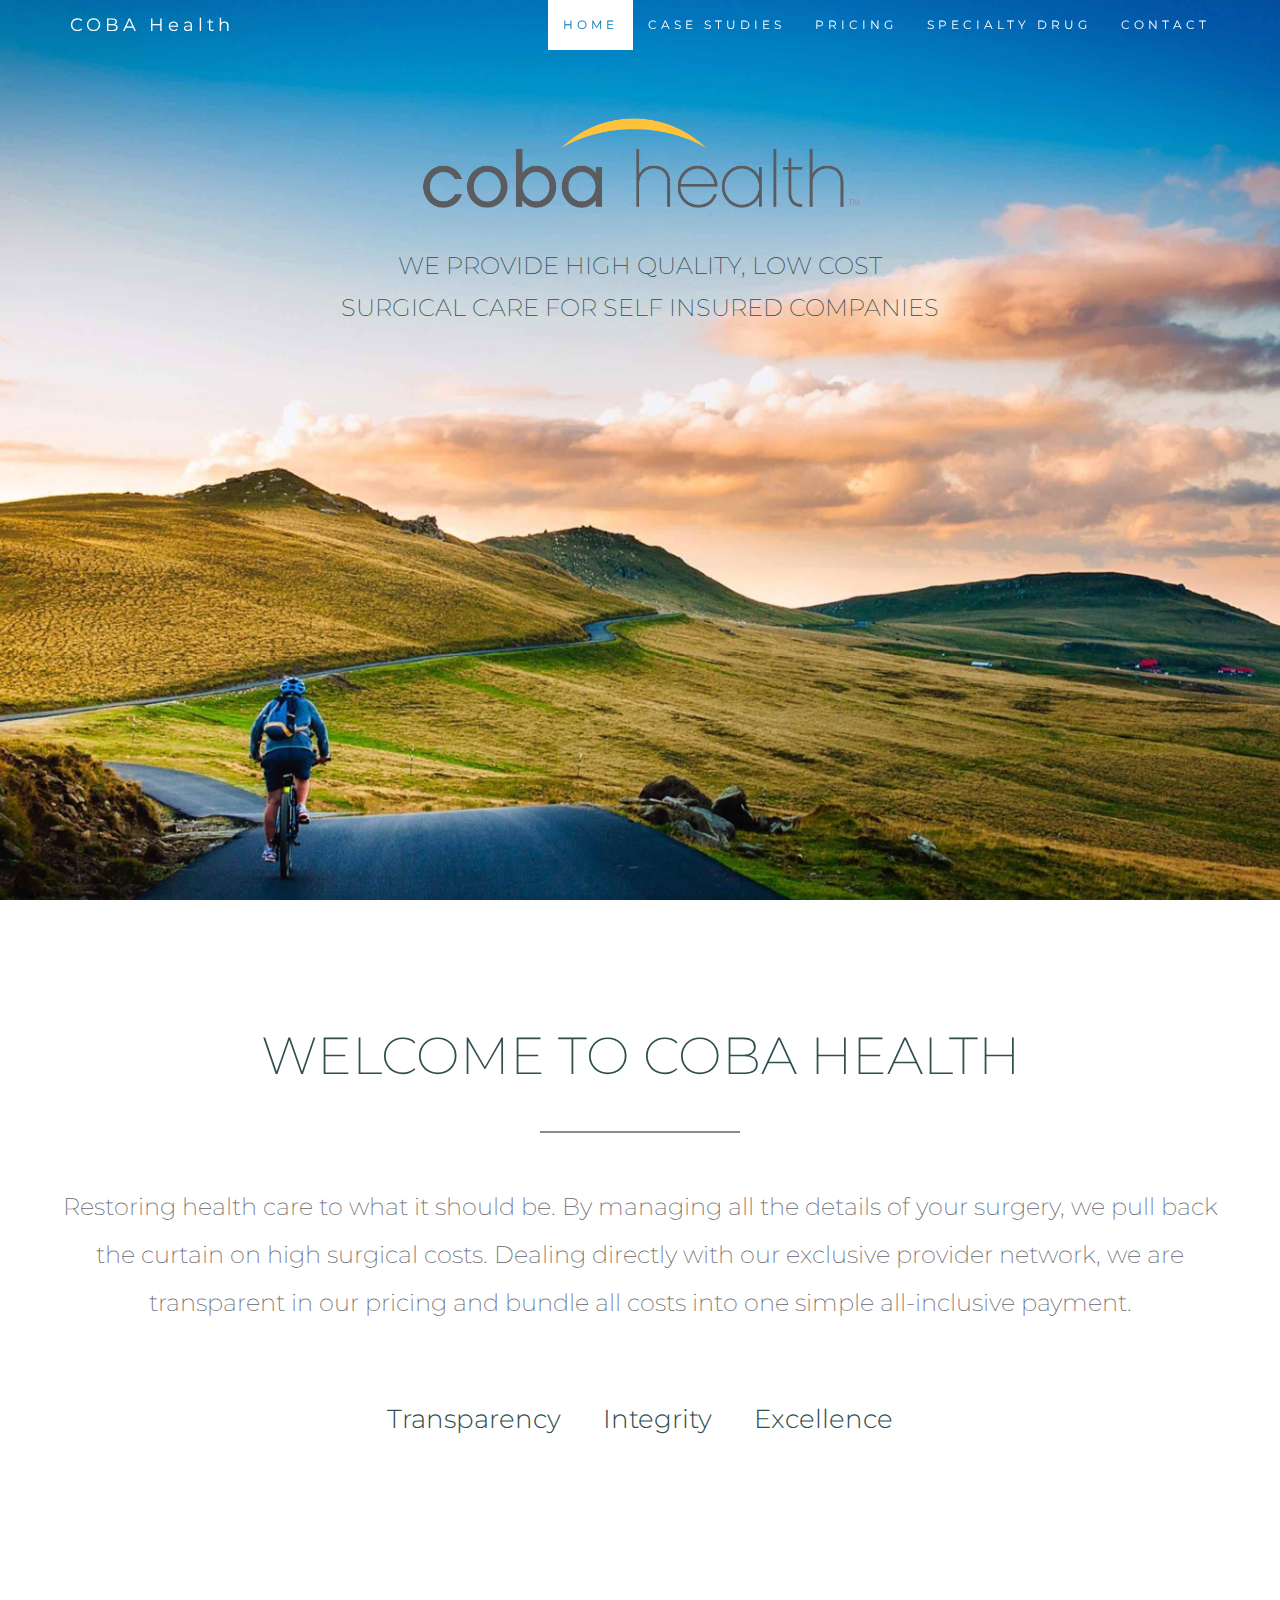
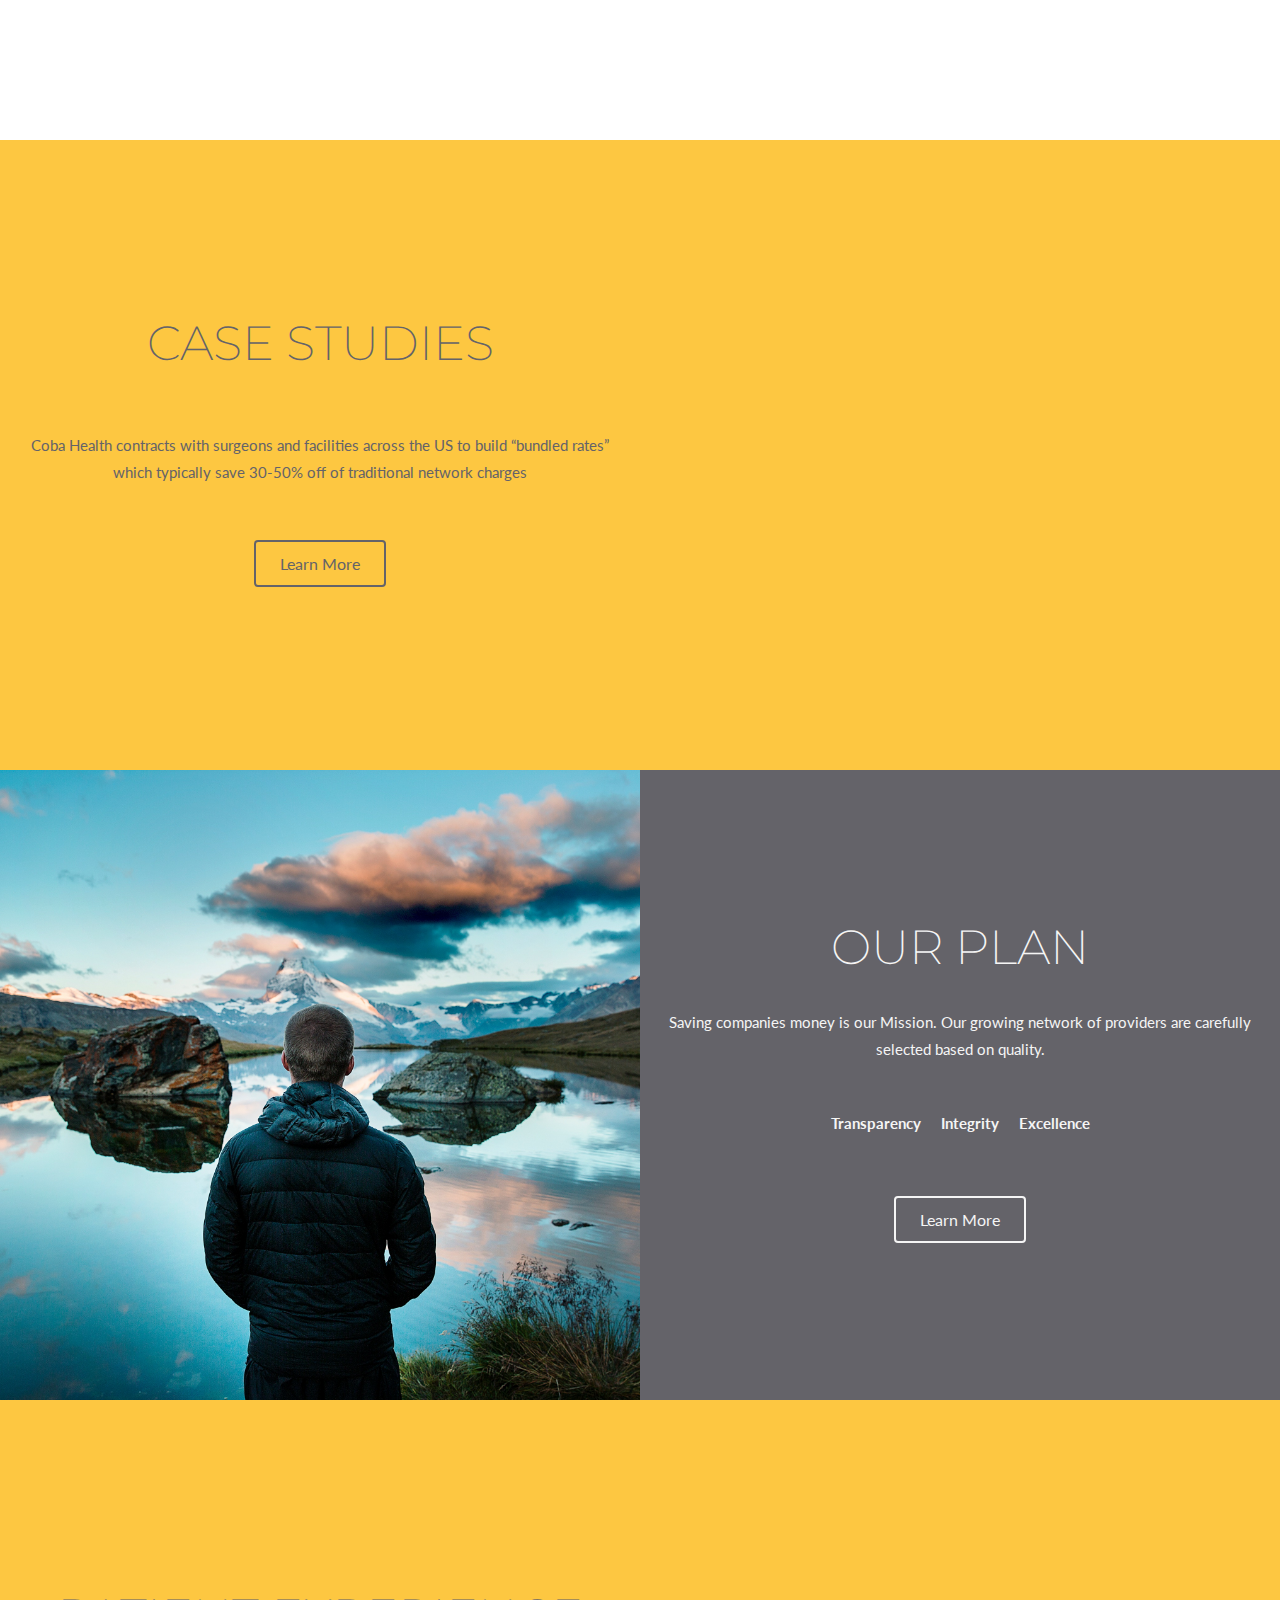
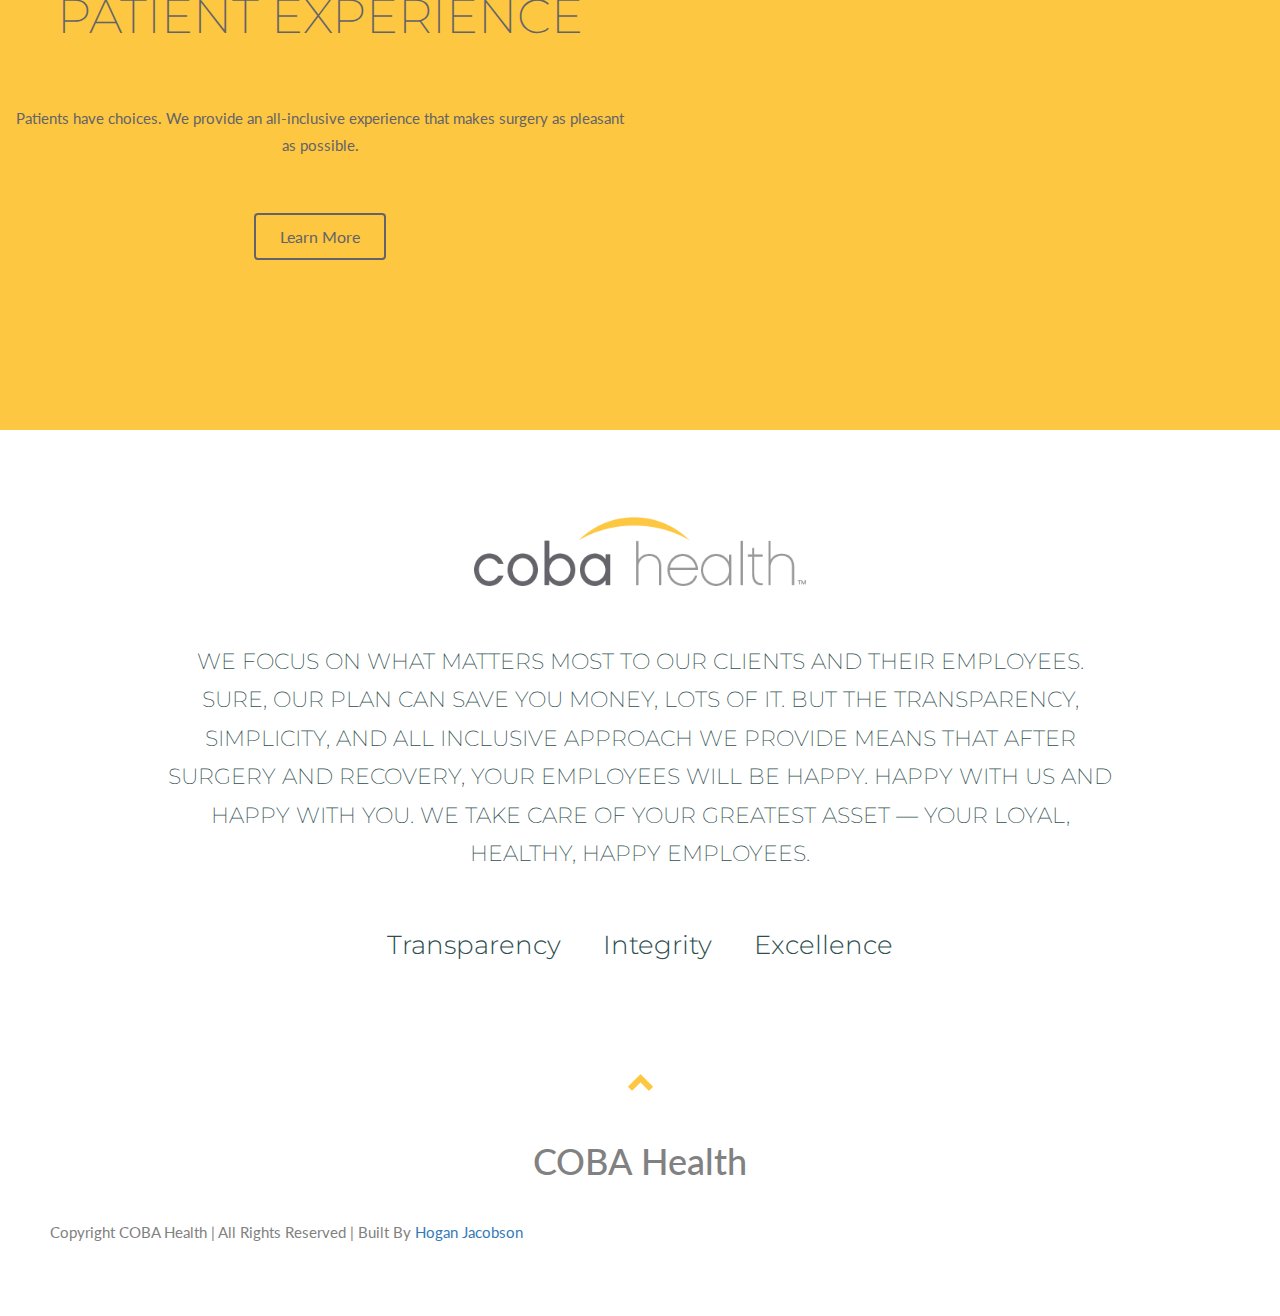
==== index.html @ 6caf27a8 "Initial commit of the first website that I made back in 2016" ====
<!DOCTYPE html>
<html lang="en">
<head>
<meta name="keywords" content="Coba, healthcare, surgical, surgery, medical, coba health, cobahealth, reformed, health, reformed care">
    <meta name="description" content="Restoring health care to what it should be. By managing all the details of your surgery, we pull back the curtain on high surgical costs. Dealing directly with our exclusive provider network, we are transparent in our pricing and bundle all costs into one simple all-inclusive payment.">
    <meta name="author" content="">
  <title>COBA Health &#8211; Reformed Care</title>
  <meta charset="utf-8">
  <meta name="viewport" content="width=device-width, initial-scale=1">
  <link rel="stylesheet" href="https://maxcdn.bootstrapcdn.com/bootstrap/3.3.7/css/bootstrap.min.css">
 <link href="https://fonts.googleapis.com/css?family=Montserrat:200,300" rel="stylesheet" type="text/css">
    
<link href="css/coba.css" rel="stylesheet" type="text/css">
    
  <link href="https://fonts.googleapis.com/css?family=Lato" rel="stylesheet" type="text/css">
    <link rel='stylesheet' id='avada-google-fonts-css'  href='http://fonts.googleapis.com/css?family=Open+Sans%3A400%2C400italic%2C600%2C+700%2C700italic%7CNixie+One%3A400%2C400italic%2C600%2C+700%2C700italic%7CPT+Sans%3A400%2C400italic%2C600%2C+700%2C700italic&#038;ver=4.4.2' type='text/css' media='all' />
    <link rel='stylesheet' id='ls-google-fonts-css'  href='http://fonts.googleapis.com/css?family=Lato:100,300,regular,700,900%7COpen+Sans:300%7CIndie+Flower:regular%7COswald:300,regular,700&#038;subset=latin%2Clatin-ext' type='text/css' media='all' />
  <script src="https://ajax.googleapis.com/ajax/libs/jquery/3.2.1/jquery.min.js"></script>
  <script src="https://maxcdn.bootstrapcdn.com/bootstrap/3.3.7/js/bootstrap.min.js"></script>
        <script type="text/javascript">
			<!--
			    function toggle_visibility(id) {
			       var e = document.getElementById(id);
			       if(e.style.display == 'block')
			          e.style.display = 'none';
			       else
			          e.style.display = 'block';
			    }
                        window.onclick = function(event) {
        var a = document.getElementById('popupBoxOnePosition')
    if (event.target == a && a.style.display == 'block') {
        a.style.display = "none";
    }}

			//-->
		</script>

  
    <meta name="google-site-verification" content="5DaS9FPptJO_hkOoh-JL8EoZshwH0aDgRj3rcARqETU" />
    <script src="js/myJSFILE.js"></script>
</head>
<body id="myPage" data-spy="scroll" data-target=".navbar" data-offset="60">
    
<!-- NAVBAR -->
<nav class="navbar navbar-default navbar-fixed-top">
  <div class="container">
    <div class="navbar-header">
      <button type="button" class="navbar-toggle" data-toggle="collapse" data-target="#myNavbar">
        <span class="icon-bar"></span>
        <span class="icon-bar"></span>
        <span class="icon-bar"></span>                        
      </button>
      <a class="navbar-brand" href="#myPage">COBA Health</a>
    </div>
    <div class="collapse navbar-collapse" id="myNavbar">
      <ul class="nav navbar-nav navbar-right">
        <li><a href="#myPage">HOME</a></li>
        <li><a href="./CaseStudies.html">CASE STUDIES</a></li>
        <li><a href="./Pricing.html">PRICING</a></li>
        <li><a href="./Specialty-Drugs.html">SPECIALTY DRUG</a></li>

        <li><a class="typeform-share" href="javascript:void(0)" onclick="toggle_visibility('popupBoxFourPosition');">CONTACT</a></li>
      </ul>
    </div>
  </div>
</nav>
    
<!-- JUMBOTRON -->
<div class="jumbotron text-center">
  <img id="resp" src="images/COBA.png">
    <h2 id="h2-top" class="noseeme">We provide high quality, low cost<br>surgical care for self insured companies</h2>
    <br>
    <br><br>

    <span></span>
</div>

<!-- Container (About Section) -->
<div class="container-fluid lrg">
  <div class="row">
    <div id="coba" class="col-md-12">
      <h1 id="h-top">Welcome to Coba Health</h1>
        <hr class="booty">
      <h3 id="coba" class="noseeme"> Restoring health care to what it should be. By managing all the details of your surgery, we pull back the curtain on high surgical costs. Dealing directly with our exclusive provider network, we are transparent in our pricing and bundle all costs into one simple all-inclusive payment.</h3>
      <br class="noseeme">
        <h3 id="three">Transparency  &nbsp;&nbsp;&nbsp;&nbsp;  Integrity  &nbsp;&nbsp;&nbsp;&nbsp;  Excellence</h3>
    </div>
  </div>
</div>

<!-- Container (Blocks Section) -->
<div class='table1'>
    
    <!-- CASE STUDIES -->
    <div id="about" class='row1 mustard'>
        <div class='cell1' id="match"><h2 id="case" style="text-align: center;"><span style="color: #646369;">Case Studies<br/>
            </span></h2>
            <br>
            <p style="text-align: center; margin-top: -10px; padding-left: 15px; padding-right: 15px;">
                <span style="color: #646369;">
                    Coba Health contracts with surgeons and facilities across the US to build “bundled rates” which typically save 30-50% off of traditional network charges
                </span></p><br><br>
            <a id="services" class="button-guy" href="javascript:void(0)" onclick="toggle_visibility('popupBoxOnePosition');">Learn More</a>
            <br>
            <br>
            <br>
            <br>
        </div>
        <div class='noseeme cell1 fitdrugs'></div>
    </div>
    
    <!-- OUR PLAN -->
    <div class='grey row1'>
        <div class=' noseeme cell1 fit2'></div>
        <div class='cell1' id="match"><h2 id="case1" style="text-align: center;"><span>Our Plan<br />
            </span></h2>
            
            <p style="text-align: center; margin-top: -10px; padding-left: 15px; padding-right: 15px;">
                <span>
                    Saving companies money is our Mission. Our growing network of providers are carefully selected based on quality.
                    <br/><br>
                </span></p>
            <p style="text-align: center; margin-top: 20px; margin-bottom: 15px; padding-left: 15px; padding-right: 15px;">
              <strong>Transparency  &nbsp;&nbsp;&nbsp;  Integrity  &nbsp;&nbsp;&nbsp;  Excellence</strong>  
            </p>
            <br><br>
            <a class="button-grey" href="javascript:void(0)" onclick="toggle_visibility('popupBoxTwoPosition');">Learn More</a>
            <br>
            <br>
            <br>
            <br>
        </div>
    </div>
    
    <!-- PATIENT EXPERIENCE -->
    <div class='row1 mustard'>
        <div class='cell1' id="match"><h2 id="case" style="text-align: center;"><span style="color: #646369;">Patient Experience<br />
            </span></h2>
            <p style="text-align: center; margin-top: -10px; padding-left: 15px; padding-right: 15px;">
                <span style="color: #646369;"><br/>
                    Patients have choices. We provide an all-inclusive experience that makes surgery as pleasant as possible.<br/>
                </span></p><br><br>
            <a class="button-guy" href="javascript:void(0)" onclick="toggle_visibility('popupBoxThreePosition');">Learn More</a>
            <br>
            <br>
            <br>
        </div>
        <div class='cell1 fit1'></div>
    </div>

<!-- Case Study Popup -->
		<div id="popupBoxOnePosition">
			<div class="popupBoxWrapper">
				<div class="popupBoxContent">
                    <a href="javascript:void(0)" onclick="toggle_visibility('popupBoxOnePosition');"><img class="close" src="images/close1.png"></a>
                    <h4>CASE STUDIES</h4>
                    <hr class="popped">
					<h2 id="chase">Case Studies</h2>
                    <h3 id="casepop">
                    Coba Health contracts with over 1,000 facilities and surgeons in 46 states and is continually expanding this offering to provide convenient options to our members
                    </h3>
                        <div class="center" style="padding-top: 40px;">
                        <a class="button-guy" class="center" href="CaseStudies.html">View All Case Studies</a>
                        </div>
                    <br>
				</div>
			</div>
		</div>
    
<!-- Our Plan Popup -->
		<div id="popupBoxTwoPosition">
			<div class="popupBoxWrapper">
				<div class="popupBoxContent">
                    <a href="javascript:void(0)" onclick="toggle_visibility('popupBoxTwoPosition');"><img class="close" src="images/close1.png"></a>
                    <h4>OUR PLAN</h4>
                    <hr class="popped">
					<h2 id="chase">BUNDLED CASE RATES - COVERED EPISODE OF CARE</h2>
					<h3 id="casepop">Bundled case rates cover all medical costs incurred for elective surgeries, including but not limited to: surgeon fees, facility costs, anesthesia, inpatient medication, implants, inpatient physical therapy, and charges for other ancillary services rendered within this timeframe. These rates are pre-negotiated and rolled into one all-inclusive payment.</h3>
                        <div class="noseeme respond">
                            <img src="images/Plan.png" class="respond">
                        </div>
                        <div class="center" style="padding-top: 40px; padding-bottom: 25px;">
                            <br>
                            <br>
                            <a class="button-guy" class="center" href="javascript:void(0)" onclick="toggle_visibility('popupBoxTwoPosition');">Close</a>
                        </div>
                    <br>
				</div>
			</div>
		</div>
    
<!-- Patient Experience Popup -->
		<div id="popupBoxThreePosition">
			<div class="popupBoxWrapper">
				<div class="popupBoxContent">
                    <a href="javascript:void(0)" onclick="toggle_visibility('popupBoxThreePosition');"><img class="close" src="images/close1.png"></a>
					<h4>PATIENT EXPERIENCE</h4>
                    <hr class="popped">
                    <h2 id="chase">THE ULTIMATE PATIENT EXPERIENCE</h2>
                    <h3 id="casepop">GUIDING YOUR PATHWAY FROM THE MOMENT YOU CALL – THROUGH FULL RECOVERY</h3>
<h3 id="casepopl"><strong>Step 1: Meet Your Case Manager</strong><br>
    Each patient will be treated on an individual basis. We know that each patient’s needs are different and our trained Case Manager will work with you to accommodate your individual needs and desires. Working with you, they will help determine how to best fulfill your individual situation. The Case Manager will help coordinate your care, obtain medical records and history, and guide you through the process, helping to customize your experience on a personal level. This is true concierge care, assuring that your experience will be just the way you want it to be.</h3>
    <h3 id="casepopl"><strong>Step 2: Meet With Your Surgeon</strong><br>
        Every surgeon on our panel is Board Certified in their respective specialty. This is unique to our program and ensures the highest level of quality care. You may review our panel of surgeons and choose which physician best suits your needs. Once chosen, your physician will review your medical records, history, and x-rays and schedule a conference with you to get to know you better. Only after you are comfortable with your physician will we schedule your surgery. arranging for all pre-operative and post-operative care.</h3>
    <h3 id="casepopl"><strong>Step 3: The Surgery & Post Surgery Stay</strong><br>
        Once you have arrived at your chosen surgical facility, your Surgeon will spend time with you, answering your questions and helping you feel at ease.  You will tour the facility, meet the hospital staff, and then your surgeon will perform your surgery. You will generally stay anytime between several hours and a couple days depending what surgery you have received and your recovery assessment.</h3>
    <h3 id="casepopl"><strong>Step 4: Care After Surgery</strong><br>
Upon discharge from the surgical facility, you will return home or to your hotel. We can help arrange home healthcare and, or physical therapy after your surgery as needed. You will have post-op appointments with your surgeon as needed.  You will continue to have access to your surgeon regarding any necessary follow-up.
                    </h3>
                    <br>
                <div class="center" style="padding-top: 40px; padding-bottom: 25px;">
                        <a class="button-guy" class="center" href="javascript:void(0)" onclick="toggle_visibility('popupBoxThreePosition');">Close</a>
                </div>
			</div>
		</div>
    </div>

<!-- CONTACT POPUP -->
    		<div id="popupBoxFourPosition">
			<div class="popupBoxWrapper">
				<div class="popupBoxContent">
                    <a href="javascript:void(0)" onclick="toggle_visibility('popupBoxFourPosition');"><img class="close" src="images/close1.png"></a>
					<h4>CONTACT</h4>
                    <hr class="popped">
					<h3 id="casepop">Phone: 385.404.0200<br>
                    Email: info@cobahealth.com</h3>
                    <h3 id="casepop">Address: 5513 W 11000 N #206<br>Highland, UT 84003</h3>
                    <br>
				</div>
			</div>
		</div>
</div>

<!-- Apple Juggling -->

    <div class="dope text-center">
  <img id="resp" src="images/CobaHealth.png">
    <br>
    <h3 id="h2-bottom">We focus on what matters most to our clients and their employees.<br>  Sure, our plan can save you money, lots of it.  But the transparency, simplicity, and all inclusive approach we provide means that after surgery and recovery, your employees will be happy.  Happy with us and happy with you.  We take care of your greatest asset — your loyal, healthy, happy employees.</h3>
    <br>
    <h3 id="three">Transparency  &nbsp;&nbsp;&nbsp;&nbsp;  Integrity  &nbsp;&nbsp;&nbsp;&nbsp;  Excellence</h3>
</div>

    
<!-- Footer -->
<footer class="container-fluid">
    <div class="text-center">
  <a href="#myPage" title="To Top">
    <span class="glyphicon"><img class="chevy-up" src="images/chevy.png"></span>
  </a>
<h1 class="text-center">COBA Health</h1>
    </div>
    <br>
    <p>Copyright COBA Health | All Rights Reserved | Built By <a href="http://cobahealth.com/new.html">Hogan Jacobson</a></p>
</footer>

<script>
$(document).ready(function(){
  // Add smooth scrolling to all links in navbar + footer link
  $(".navbar a, footer a[href='#myPage']").on('click', function(event) {
    // Make sure this.hash has a value before overriding default behavior
    if (this.hash !== "") {
      // Prevent default anchor click behavior
      event.preventDefault();

      // Store hash
      var hash = this.hash;

      // Using jQuery's animate() method to add smooth page scroll
      // The optional number (900) specifies the number of milliseconds it takes to scroll to the specified area
      $('html, body').animate({
        scrollTop: $(hash).offset().top
      }, 900, function(){
   
        // Add hash (#) to URL when done scrolling (default click behavior)
        window.location.hash = hash;
      });
    } // End if
  });
  
  $(window).scroll(function() {
    $(".slideanim").each(function(){
      var pos = $(this).offset().top;

      var winTop = $(window).scrollTop();
        if (pos < winTop + 600) {
          $(this).addClass("slide");
        }
    });
  });
})
</script>
    <script async src="https://www.googletagmanager.com/gtag/js?id=UA-106971257-1"></script>
<script>
  window.dataLayer = window.dataLayer || [];
  function gtag(){dataLayer.push(arguments)};
  gtag('js', new Date());

  gtag('config', 'UA-106971257-1');
</script>
</body>
</html>
---- css/coba.css ----
body {
      font: 400 15px Lato, sans-serif;
      line-height: 1.8;
      color: #818181;
  }
  h2 {
      font-size: 24px;
      text-transform: uppercase;
      color: #303030;
      font-weight: 600;
      margin-bottom: 30px;
  }
#savingsPage{}
      #h2-top{
          text-transform: uppercase;
          line-height: 175%;
          color: darkslategray;
          margin-top: 30px;
          font-weight: 200;
      }
      #h2-bottom{
          font-size: 22px;
          text-transform: uppercase;
          line-height: 175%;
          color: darkslategray;
          margin-top: 30px;
          font-weight: 200;
      }
@media screen and (max-width: 1000px) {
  #h2-bottom { 
    font-size: 20px;
    }   /* hide it elsewhere */
}
      #h-top{
          text-transform: uppercase;
          line-height: 175%;
          color: darkslategray;
          font-size: 52px;
          font-weight: 200;
          padding-bottom: 10px;
      }
@media screen and (max-width: 1000px) {
  #h-top { 
    font-size: 36px;
      padding-bottom: 25px;
    }   /* hide it elsewhere */
} 
      #h-top-plan{
          text-transform: uppercase;
          line-height: 175%;
          color: darkslategray;
          font-size: 36px;
          font-weight: 200;
          padding-bottom: 10px;
      }
@media screen and (max-width: 1000px) {
  #h-top-plan { 
    font-size: 24px;
      padding-bottom: 25px;
    }   /* hide it elsewhere */
} 
      #h-top-pricing{
          text-transform: uppercase;
          line-height: 100%;
          color: darkslategray;
          font-size: 28px;
          font-weight: 200;
          padding-bottom: 0px;
      }
@media screen and (max-width: 1000px) {
  #h-top-pricing { 
    font-size: 20px;
      padding-bottom: 0px;
    }   /* hide it elsewhere */
} 
      #coba{
          font-size: 24px;
          font-family: Montserrat, sans-serif; 
          text-align: center;
          font-weight: 200;
          line-height: 200%;
          color: #646369;
          vertical-align: middle;
      }
@media screen and (max-width: 1000px) {
  #coba { 
    font-size: 22px;
    }   /* hide it elsewhere */
} 
      #drug-list{
          font-size: 16px;
          font-family: Montserrat, sans-serif; 
          text-align: center;
          font-weight: 200;
          line-height: 200%;
          color: #646369;
          vertical-align: middle;
      }
@media screen and (max-width: 1000px) {
  #drug-list { 
    font-size: 14px;
    }   /* hide it elsewhere */
} 
      #pricing{
          font-size: 16px;
          font-family: Montserrat, sans-serif; 
          text-align: center;
          font-weight: 200;
          line-height: 200%;
          color: #646369;
          vertical-align: middle;
      }
@media screen and (max-width: 1000px) {
  #pricing { 
    font-size: 14px;
    }   /* hide it elsewhere */
} 
#savings-study{
          font-size: 16px;
          font-family: Montserrat, sans-serif; 
          text-align: left;
          font-weight: 400;
          line-height: 200%;
          color: #646369;
          vertical-align: middle;
          padding-left: 50px;
          padding-right: 40px;
      }
      #case{
          font-size: 48px;
          font-family: Montserrat, sans-serif; 
          text-align: center;
          font-weight: 200;
          line-height: 175%;
          color: #646369;
          padding-top: 30px;
      }
      #chase{
          font-size: 26px;
          font-family: Montserrat, sans-serif; 
          text-align: center;
          font-weight: 300;
          line-height: 125%;
          color: darkslategray;
          padding-top: 20px;
          margin:0;
      }
    #casepop{
          font-size: 20px;
          font-family: Montserrat, sans-serif; 
          text-align: center;
          font-weight: 200;
          line-height: 175%;
          color: #646369;
          padding-top: 20px;
          padding-bottom:25px;
          padding-left: 15px;
          padding-right: 15px;
          margin:0;
      }
@media screen and (max-width: 750px) {
  #casepop { 
        font-size: 14px;
        font-weight: 400;
    }   /* hide it elsewhere */
} 
#surgeonpop{
          font-size: 20px;
          font-family: Montserrat, sans-serif; 
          text-align: left;
          font-weight: 300;
          line-height: 175%;
          color: #646369;
          padding-left: 15px;
          padding-right: 15px;
          margin:0;
      }
#facilpop{
          font-size: 18px;
          font-family: Montserrat, sans-serif; 
          text-align: left;
          font-weight: 400;
          line-height: 150%;
          color: black;
          padding-left: 15px;
          padding-right: 15px;
          margin:0;
      }
#facilhead{
          font-size: 42px;
          font-family: Montserrat, sans-serif; 
          text-align: center;
          font-weight: 200;
          line-height: 150%;
          color: black;
          padding-left: 15px;
          padding-right: 15px;
          padding-bottom: 30px;
          padding-top:30px;
          margin:0;
      }
    #casepopl{
          font-size: 20px;
          font-family: Montserrat, sans-serif; 
          text-align: left;
          font-weight: 200;
          line-height: 175%;
          color: #646369;
          padding-top: 20px;
          padding-bottom:25px;
          padding-left: 15px;
          padding-right: 15px;
          margin:0;
      }
    #surgeonpopl{
          font-size: 20px;
          font-family: Montserrat, sans-serif; 
          text-align: center;
          font-weight: 300;
          line-height: 175%;
          color: #646369;
          padding-top: 20px;
          padding-bottom:25px;
          padding-left: 15px;
          padding-right: 15px;
          margin:0;
      }
    #casepop1{
          font-size: 24px;
          font-family: Montserrat, sans-serif; 
          text-align: center;
          font-weight: 200;
          line-height: 175%;
          color: #646369;
          padding-top: 20px;
          padding-bottom:25px;
          padding-left: 15px;
          padding-right: 15px;
          margin:0;
      }
      #case1{
          font-size: 48px;
          font-family: Montserrat, sans-serif; 
          text-align: center;
          font-weight: 200;
          line-height: 175%;
          color: whitesmoke;
          padding-top: 30px;
      }
      #casestudy{
          font-size: 48px;
          font-family: Montserrat, sans-serif; 
          text-align: center;
          font-weight: 200;
          line-height: 175%;
          color: whitesmoke;
          padding-top: 7%;
      }
    #three2{
          font-size: 26px;
          font-weight: 300;
          color:darkslategray;
          font-family: Montserrat, sans-serif;
      }
      #three{
          font-size: 26px;
          font-weight: 300;
          color:darkslategray;
          font-family: Montserrat, sans-serif;
      }
@media screen and (max-width: 1000px) {
  #three { 
    font-size: 20px;
    }   /* hide it elsewhere */
} 
  h4 {
      font-size: 22px;
      font-family: Montserrat, sans-serif;
      line-height: 125%;
      color: #646369;
      padding-top: 20px;
      padding-bottom: 20px;
      padding-left: 20px;
      font-weight: 200;
  }
      #wht{
          color:white;
      }
  .jumbotron {
      background-image: url("images/man2.jpg");
    -webkit-background-size: cover;
    -moz-background-size: cover;
    -o-background-size: cover;
    background-size: cover;
      background-position: center;
      background-attachment: fixed;
      color: white;
      font-family: Montserrat, sans-serif; text-align: center; line-height: 175%; font-weight: 200;
      height: 100vh;
  }
@media only screen and (max-width : 740px) {
	.jumbotron {
        background-attachment: scroll;
}
      }
  .study {
      margin-top: -20px;
      background-color: #0270B8;
      color: white;
      font-family: Montserrat, sans-serif; text-align: center; line-height: 175%; font-weight: 200;
      height: 40vh;
  }
@media only screen and (max-width : 740px) {
	.study {
        background-attachment: scroll;
}
      }
      .dope{
          background-image: url(images/newapple.jpeg);
    -webkit-background-size: cover;
    -moz-background-size: cover;
    -o-background-size: cover;
    background-size: cover;
      background-position: center;
      background-attachment: fixed;
      color: #fff;
      padding: 40px 13%;
      font-family: Montserrat, sans-serif;
    height: auto;
      }
      @media only screen and (max-width : 740px) {
	.dope {
        background-attachment: scroll;
}
      }
      .disclaimer{
          line-height: 100%;
          color: darkslategray;
          font-size: 12px;
          font-weight: 200;
          padding-bottom: 0px;
      }
@media screen and (max-width: 1000px) {
  .disclaimer { 
    font-size: 10px;
      padding-bottom: 0px;
    }   /* hide it elsewhere */
} 
  .jumbotron1 {
      background-color: #f6f6f6;
      color: black;
      padding: 100px 25px;
      font-family: Montserrat, sans-serif;
  }

  .container-fluid {
      padding: 60px 50px;
  }
  .bg-grey {
      background-color: #f6f6f6;
  }
  .logo-small {
      color: #fdc741;
      font-size: 50px;
  }
  .logo {
      color: #fdc741;
      font-size: 200px;
  }
  .thumbnail {
      padding: 0 0 15px 0;
      border: none;
      border-radius: 0;
  }
  .thumbnail img {
      width: 100%;
      height: 100%;
      margin-bottom: 10px;
  }
  .carousel-control.right, .carousel-control.left {
      background-image: none;
      color: #fdc741;
  }
  .carousel-indicators li {
      border-color: #fdc741;
  }
  .carousel-indicators li.active {
      background-color: #fdc741;
  }
  .item h4 {
      font-size: 19px;
      line-height: 1.375em;
      font-weight: 400;
      font-style: italic;
      margin: 70px 0;
  }
  .item span {
      font-style: normal;
  }
  .panel {
      border: 1px solid #fdc741; 
      border-radius:0 !important;
      transition: box-shadow 0.5s;
  }
  .panel:hover {
      box-shadow: 5px 0px 40px rgba(0,0,0, .2);
  }
  .panel-footer .btn:hover {
      border: 1px solid #fdc741;
      background-color: #fff !important;
      color: #fdc741;
  }
  .panel-heading {
      color: #fff !important;
      background-color: #fdc741 !important;
      padding: 25px;
      border-bottom: 1px solid transparent;
      border-top-left-radius: 0px;
      border-top-right-radius: 0px;
      border-bottom-left-radius: 0px;
      border-bottom-right-radius: 0px;
  }

  .panel-footer {
      background-color: white !important;
  }
  .panel-footer h3 {
      font-size: 32px;
  }
  .panel-footer h4 {
      color: #aaa;
      font-size: 14px;
  }
  .panel-footer .btn {
      margin: 15px 0;
      background-color: #fdc741;
      color: #fff;
  }
      .logo{
    max-width: 15%;
    height: auto;
      }
      #resp{
    margin-top: 5%;
    width: 35%;
    height: auto;
      }
@media only screen and (max-width : 700px) {
	#resp {
        width:85%;
        margin-top: 15%;
    }
}
    .altern{
    margin-top: 7%;
    width: 35%;
    height: auto;
      }
@media only screen and (max-width : 700px) {
	.altern {
        width:85%;
        margin-top: 10%;
    }
}
  .navbar {
      margin-bottom: 0;
        background:transparent;
        background-color:transparent;
        border-color:transparent;
      z-index: 9999;
      border: 0;
      font-size: 12px !important;
      line-height: 1.42857143 !important;
      letter-spacing: 4px;
      border-radius: 0;
      font-family: Montserrat, sans-serif;
  }
.navbar-fixed-top.scrolled {
  background-color: #0270B8 !important;
  transition: background-color 300ms linear;
}
      .navbar.scrolled {
    background: rgb(68, 68, 68); /* IE */
    background: rgba(0, 0, 0, 0.78); /* NON-IE */
}
  .navbar li a, .navbar .navbar-brand {
      color: #fff !important;
  }
  .navbar-nav li a:hover, .navbar-nav li.active a {
      color: #0270B8 !important;
      background-color: #fff !important;
  }
  .navbar-default .navbar-toggle {
      border-color: transparent;
      color: #fff !important;
  }
  footer .glyphicon {
      font-size: 20px;
      margin-bottom: 20px;
      color: #f4511e;
  }
      * {
    box-sizing:border-box;
}
.table1 {
    display:table;
    width:100%;
    height:100%;
    table-layout:fixed;
    color:#646369;
}
.table2 {
    display:table;
    width:100%;
    height:70%;
    table-layout:fixed;
    color:#646369;
}
.row1 {
    display:table-row;
}
* {
  box-sizing: border-box;
}
/* Container for flexboxes */
.row {
  display: -webkit-flex;
  display: flex;
}

/* Create three equal columns that sits next to each other */
.column {
  -webkit-flex: 1;
  -ms-flex: 1;
  flex: 1;
  padding: 15px;
}
.column_left {
  -webkit-flex: 1;
  -ms-flex: 1;
  flex: 1;
  padding: 15px;
  padding-left: 30px;
}
.column_right {
  -webkit-flex: 1;
  -ms-flex: 1;
  flex: 1;
  padding: 15px;
  padding-right: 30px;
}
/* Responsive layout - makes the three columns stack on top of each other instead of next to each other */
@media (max-width: 600px) {
  .row {
    -webkit-flex-direction: column;
    flex-direction: column;
  }
    .column{
        padding-left:30px;
        padding-right:30px;
    }
    .column_right{
        padding-left:30px;
        padding-right:30px;
    }
    .column_left{
        padding-right:30px;
    }
}
.mustard{
    background-color: #fdc741;
    color:#646369;
}
.white{
    background-color: whitesmoke;
    color:#646369;
}
img {
  display: block;
  margin-left: auto;
  margin-right: auto;
  width: 50%;
}
.royal{
    background-color: #0270B8;
    color:white;
}
.grey{
    background-color: #646369;
    color: whitesmoke;
}
.cell1 {
    display:table-cell;
    border:0px solid;
    text-align: center;
    height:70vh;
    width:100%;
    vertical-align: middle;
}
.cell2 {
    display:table-cell;
    border:0px solid;
    text-align: center;
    height:70vh;
    width:50%;
    vertical-align: middle;
}
.header1 {
    display:table-header-group;
    border:1px solid grey;
}
  .slideanim {visibility:hidden;}
  .slide {
      animation-name: slide;
      -webkit-animation-name: slide;
      animation-duration: 1s;
      -webkit-animation-duration: 1s;
      visibility: visible;
  }
      .servpic {
        max-width: 25%;
        height: auto;
      }
      .bg{
          max-width: 100%;
          height:auto;
      }
    .bg1{
          max-width: 70%;
          height:auto;
      }
  @keyframes slide {
    0% {
      opacity: 0;
      transform: translateY(70%);
    } 
    100% {
      opacity: 1;
      transform: translateY(0%);
    }
  }
  @-webkit-keyframes slide {
    0% {
      opacity: 0;
      -webkit-transform: translateY(70%);
    } 
    100% {
      opacity: 1;
      -webkit-transform: translateY(0%);
    }
  }
  @media screen and (max-width: 768px) {
    .col-sm-4 {
      text-align: center;
      margin: 25px 0;
    }
    .btn-lg {
        width: 100%;
        margin-bottom: 35px;
    }
  }
  @media screen and (max-width: 480px) {
    .logo {
        font-size: 150px;
    }
  }
     @media screen and (max-width: 950px) {
  #empty { display: none; }   /* hide it elsewhere */
} 
      #empty{
          padding-top: 60px;
      }
.noseeme{}
@media screen and (max-width: 750px) {
  .noseeme { display: none; }   /* hide it elsewhere */
} 
.showsmall{}

@media screen and (max-width: 750px) {
  .showsmall { display: block; }   /* hide it elsewhere */
} 
      .lrg{
          height: 90vh;
      }
      @media only screen and (max-width : 740px) {
	.lrg {
        height: auto;
        
}
      }
.Provider_Button {
	box-shadow:inset 0px 1px 0px 0px #97c4fe;
	background:linear-gradient(to bottom, #3d94f6 5%, #026fb8 100%);
	background-color:#3d94f6;
	border-radius:6px;
	border:1px solid #337fed;
	display:inline-block;
	cursor:pointer;
	color:#ffffff;
	font-family:Arial;
	font-size:20px;
	font-weight:bold;
	padding:11px 9px;
	text-decoration:none;
	text-shadow:0px 1px 0px #1570cd;
}
.Provider_Button:hover {
	background:linear-gradient(to bottom, #026fb8 5%, #3d94f6 100%);
	background-color:#026fb8;
}
.Provider_Button:active {
	position:relative;
	top:1px;
}

        .button-guy{
            background-color: none;
            font-size: 16px;
            padding: 12px 24px;
            border-radius: 4px;
            border: 2px solid #646369;
            color: #646369;
            -webkit-transition-duration: 0.2s; /* Safari */
            transition-duration: 0.2s;
        }
        .button-guy:hover{
            color: black;
            border: 2px solid black;
        }
        .button-grey{
            background-color: none;
            font-size: 16px;
            padding: 12px 24px;
            border-radius: 4px;
            border: 2px solid whitesmoke;
            color: whitesmoke;
            -webkit-transition-duration: 0.2s; /* Safari */
            transition-duration: 0.2s;
        }
        .button-grey:hover{
            color: black;
            border: 2px solid black;
        }
      #top{
          margin-bottom: 50%;
      }
      .booty{
          padding-bottom: 30px;
          border-top: 2px solid #8c8b8b;
          width: 200px;
          float: center;
      }
      .booty1{
          padding-bottom: 10px;
          border-top: 2px solid #8c8b8b;
          width: 200px;
          float: center;
      }
      .popped{
          border-top: 1px solid #e3e3e3;
          width:100%;
        }
      .sliding{
          padding-bottom: 40px;
          max-width:30%;
          height:auto;
      }
      .sliding1{
          padding-top: 25px;
          max-width:30%;
          height:auto;
      }
      .yellow{
          background-color:#fdc741;
      }
      .fit{
            background-image: url(images/Iceland%20Seljalandsfoss%20at%20sunset%20by%20Michael%20Matti-XL.jpg);
            -webkit-background-size: cover;
            -moz-background-size: cover;
            -o-background-size: cover;
            background-size: cover;
            background-position: center;
            max-height: 60vh;
            width: 100%; 
      }
      .fitsurgeon{
            background-image: url(images/golf.jpg);
            -webkit-background-size: cover;
            -moz-background-size: cover;
            -o-background-size: cover;
            background-size: cover;
            background-position: center;
            max-height: 60vh;
            width: 100%; 
      }
      .fit1{
            background-image: url(images/hals.JPG);
            -webkit-background-size: cover;
            -moz-background-size: cover;
            -o-background-size: cover;
            background-size: cover;
            background-position: center;
            max-height: 60vh;
            width: 100%;  
      }
      .fit2{
            background-image: url(images/sea.jpg);
            -webkit-background-size: cover;
            -moz-background-size: cover;
            -o-background-size: cover;
            background-size: cover;
            background-position: center;
            max-height: 60vh;
            width: 100%;  
      }
      .fit3{
            background-image: url(images/ski.jpg);
            -webkit-background-size: cover;
            -moz-background-size: cover;
            -o-background-size: cover;
            background-size: cover;
            background-position: center;
            max-height: 60vh;
            width: 100%;  
      }
      .fit4{
            background-image: url(images/Teton.jpg);
            -webkit-background-size: cover;
            -moz-background-size: cover;
            -o-background-size: cover;
            background-size: cover;
            background-position: center;
            max-height: 60vh;
            width: 100%;  
      }
      .fit5{
            background-image: url(images/fish.JPG);
            -webkit-background-size: cover;
            -moz-background-size: cover;
            -o-background-size: cover;
            background-size: cover;
            background-position: center;
            max-height: 60vh;
            width: 100%;  
      }
      .fit6{
            background-image: url(images/hot.JPG);
            -webkit-background-size: cover;
            -moz-background-size: cover;
            -o-background-size: cover;
            background-size: cover;
            background-position: center;
            max-height: 60vh;
            width: 100%;  
      }
      .fitdrugs{
            background-image: url(images/golf.jpg);
            -webkit-background-size: cover;
            -moz-background-size: cover;
            -o-background-size: cover;
            background-size: cover;
            background-position: center;
            max-height: 60vh;
            width: 100%; 
      }
      .fitbike{
            background-image: url(images/big_guy.JPG);
            -webkit-background-size: cover;
            -moz-background-size: cover;
            -o-background-size: cover;
            background-size: cover;
            background-position: center;
            max-height: 60vh;
            width: 100%; 
      }
      .fitfacil{
            background-image: url(images/kidmap.jpg);
            -webkit-background-size: cover;
            -moz-background-size: cover;
            -o-background-size: cover;
            background-size: cover;
            background-position: center;
            max-height: 60vh;
            width: 100%;  
      }
      .subhead{
            margin-top: -20px;
            font-size: 20px;
            text-transform: uppercase;
            color: whitesmoke;
            font-family: Montserrat, sans-serif; 
            text-align: center; 
            line-height: 100%; 
            font-weight: 300;
  }
@media only screen and (max-width : 740px) {
	.subhead {
        background-attachment: scroll;
}
      }
        .chevy-up{
            background-image: url(images/chevy.png);
            height: 25px;
            width: auto;
        }
        .chevy-rl{
            margin-top: 110px;
            height: 25px;
            width: auto;
        }
            #popupBoxOnePosition{
				top: 0; left: 0; position: fixed; width: 100%; height: 120%;
				background-color: rgba(0,0,0,0.7); display: none;
                overflow:auto;
			}
			#popupBoxTwoPosition{
				top: 0; left: 0; position: fixed; width: 100%; height: 120%;
				background-color: rgba(0,0,0,0.7); display: none;
                overflow:auto;
                
			}#popupBoxThreePosition{
				top: 0; left: 0; position: fixed; width: 100%; height: 120%;
				background-color: rgba(0,0,0,0.7); display: none;
                overflow:auto;
			}
            #popupBoxFourPosition{
				top: 0; left: 0; position: fixed; width: 100%; height: 120%;
				background-color: rgba(0,0,0,0.7); display: none;
                overflow:auto;
            }
            #popupBoxFivePosition{
				top: 0; left: 0; position: fixed; width: 100%; height: 120%;
				background-color: rgba(0,0,0,0.7); display: none;
                overflow:auto;
            }
			.popupBoxWrapper{
				max-width: 75%; margin-top:75px; margin-bottom: 175px; margin-left: auto; margin-right: auto; text-align: left;
			}
			.popupBoxContent{
				background-color: #FFF; padding: 15px;
			}
        a:link{
            text-decoration: none;
        }    
                    #popeye{
				top: 0; left: 0; position: fixed; width: 100%; height: 120%;
				background-color: rgba(0,0,0,0); display: none;
                overflow:auto;
			}
        .close{
            text-align: right;
            width: 15px;
            height: 15px;  
            margin-top: 5px;
            margin-right: 10px;
        }
        .respond{
            max-width:90%;
            text-align: center;
            margin: auto;
            padding-left: auto;
            padding-right:auto;
            padding-top: 20px;
            height:auto;
        }
        .respond-savings{
            max-width:60%;
            text-align: center;
            margin: auto;
            padding-left: auto;
            padding-right:auto;
            padding-top: 20px;
            height:auto;
        }
        .respond-plan{
            max-width:70%;
            text-align: center;
            margin: auto;
            padding-left: auto;
            padding-right:auto;
            padding-top: 20px;
            height:auto;
            vertical-align: middle;
        }
        .center{
            text-align: center;
        }
.middle{
    vertical-align: middle;
}
        .keepitin{
            padding-left: 300px;
            padding-right: 120px
}
.fade{}
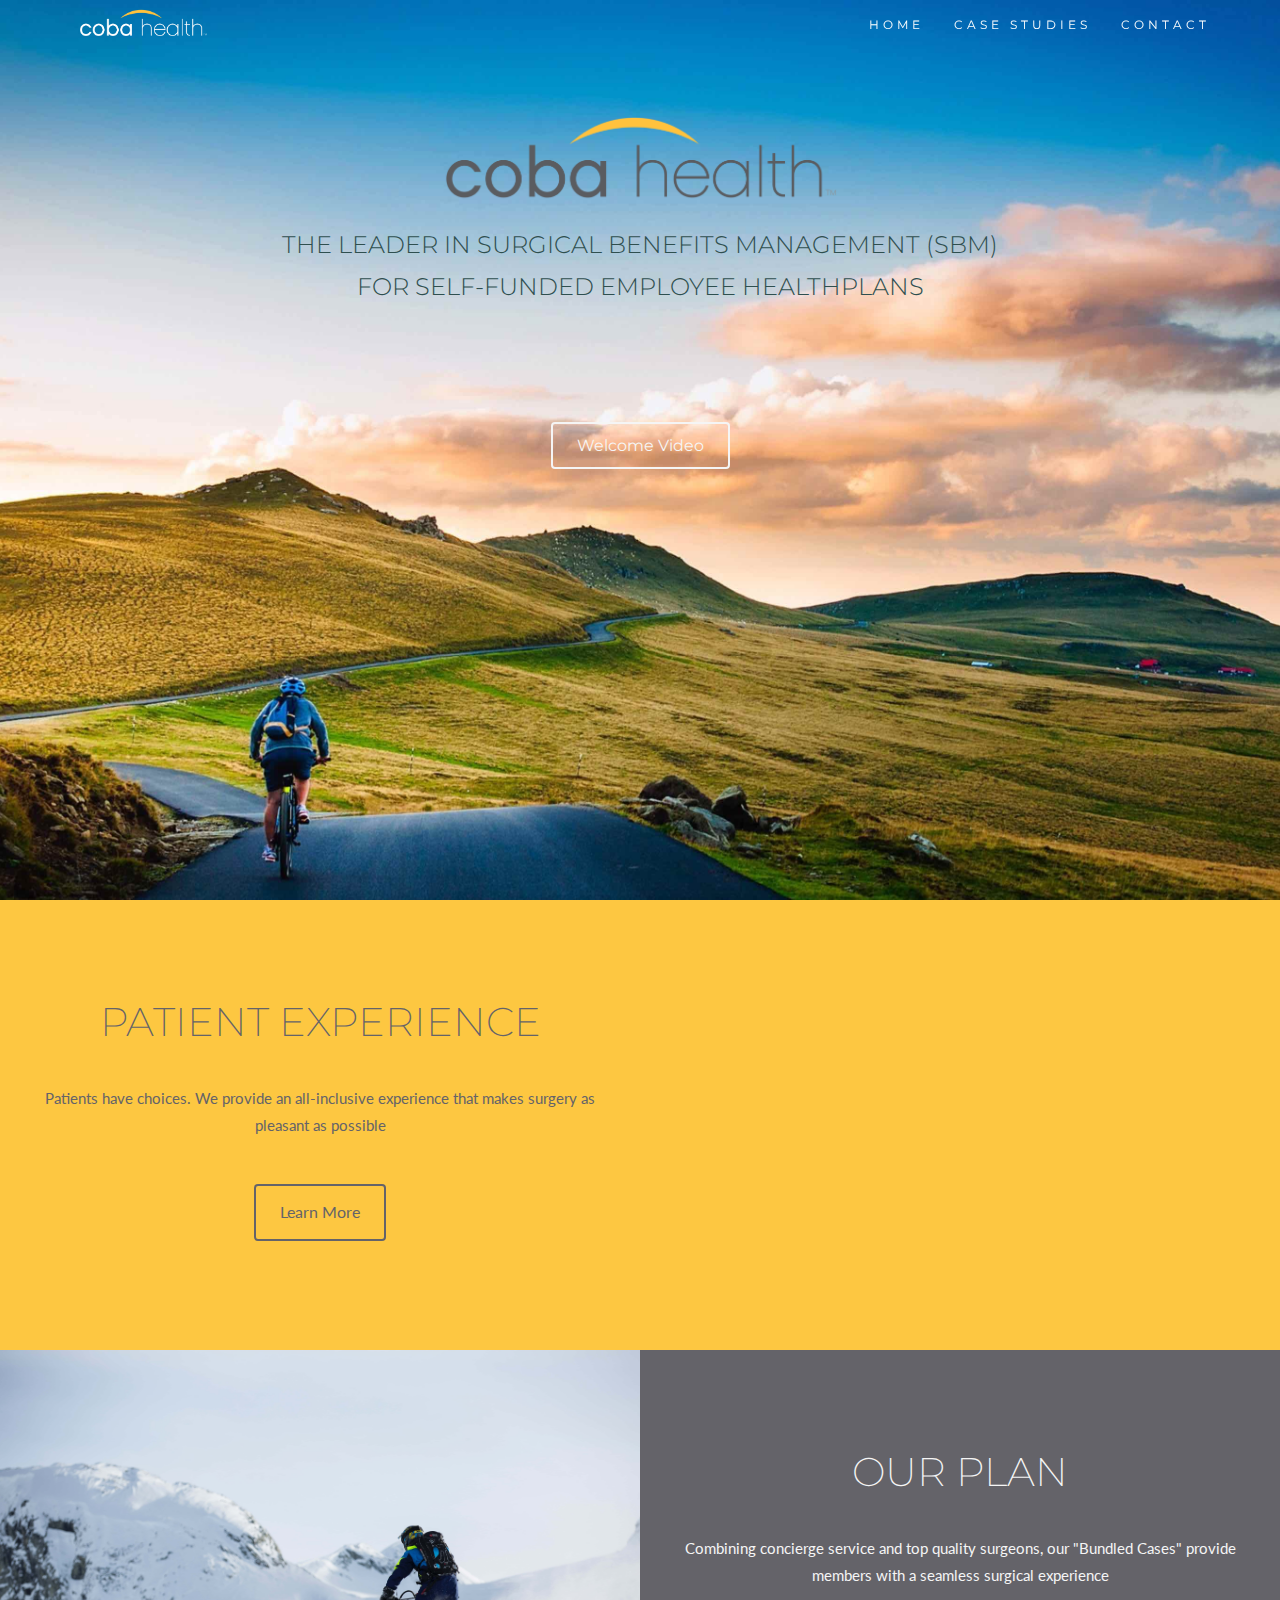
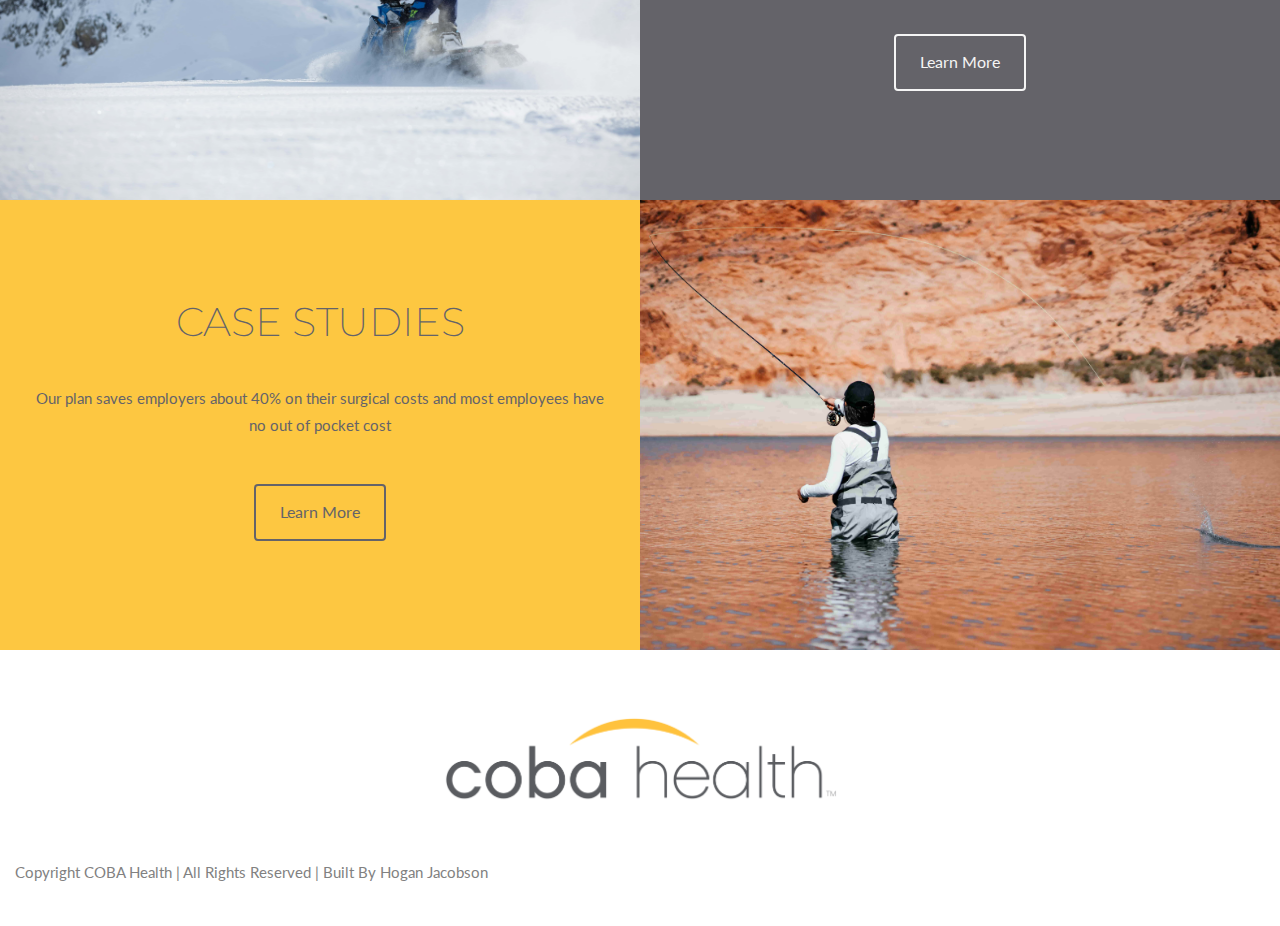
==== commit fefc5049: "Add files via upload" ====
--- a/index.html
+++ b/index.html
@@ -4,11 +4,11 @@
 <meta name="keywords" content="Coba, healthcare, surgical, surgery, medical, coba health, cobahealth, reformed, health, reformed care">
     <meta name="description" content="Restoring health care to what it should be. By managing all the details of your surgery, we pull back the curtain on high surgical costs. Dealing directly with our exclusive provider network, we are transparent in our pricing and bundle all costs into one simple all-inclusive payment.">
     <meta name="author" content="">
-  <title>COBA Health &#8211; Reformed Care</title>
+  <title>COBA Health &#8211; Surgical Benefits Management</title>
   <meta charset="utf-8">
   <meta name="viewport" content="width=device-width, initial-scale=1">
   <link rel="stylesheet" href="https://maxcdn.bootstrapcdn.com/bootstrap/3.3.7/css/bootstrap.min.css">
- <link href="https://fonts.googleapis.com/css?family=Montserrat:200,300" rel="stylesheet" type="text/css">
+ <link href="https://fonts.googleapis.com/css?family=Montserrat:200,300,400" rel="stylesheet" type="text/css">
     
 <link href="css/coba.css" rel="stylesheet" type="text/css">
     
@@ -17,25 +17,6 @@
     <link rel='stylesheet' id='ls-google-fonts-css'  href='http://fonts.googleapis.com/css?family=Lato:100,300,regular,700,900%7COpen+Sans:300%7CIndie+Flower:regular%7COswald:300,regular,700&#038;subset=latin%2Clatin-ext' type='text/css' media='all' />
   <script src="https://ajax.googleapis.com/ajax/libs/jquery/3.2.1/jquery.min.js"></script>
   <script src="https://maxcdn.bootstrapcdn.com/bootstrap/3.3.7/js/bootstrap.min.js"></script>
-        <script type="text/javascript">
-			<!--
-			    function toggle_visibility(id) {
-			       var e = document.getElementById(id);
-			       if(e.style.display == 'block')
-			          e.style.display = 'none';
-			       else
-			          e.style.display = 'block';
-			    }
-                        window.onclick = function(event) {
-        var a = document.getElementById('popupBoxOnePosition')
-    if (event.target == a && a.style.display == 'block') {
-        a.style.display = "none";
-    }}
-
-			//-->
-		</script>
-
-  
     <meta name="google-site-verification" content="5DaS9FPptJO_hkOoh-JL8EoZshwH0aDgRj3rcARqETU" />
     <script src="js/myJSFILE.js"></script>
 </head>
@@ -50,15 +31,15 @@
         <span class="icon-bar"></span>
         <span class="icon-bar"></span>                        
       </button>
-      <a class="navbar-brand" href="#myPage">COBA Health</a>
+        <a class="navbar-logo" href="https://www.cobahealth.com/">
+          <img id="nav-logo" src="images/logo-white.png">
+        </a>
     </div>
     <div class="collapse navbar-collapse" id="myNavbar">
       <ul class="nav navbar-nav navbar-right">
-        <li><a href="#myPage">HOME</a></li>
-        <li><a href="./CaseStudies.html">CASE STUDIES</a></li>
-        <li><a href="./Pricing.html">PRICING</a></li>
-        <li><a href="./Specialty-Drugs.html">SPECIALTY DRUG</a></li>
-
+        <li><a href="https://www.cobahealth.com/">HOME</a></li>
+        <li><a href="https://www.cobahealth.com/case-studies.html">CASE STUDIES</a></li>
+<!--        <li><a href="https://cobahealth.com/employers.html">EMPLOYERS</a></li>-->
         <li><a class="typeform-share" href="javascript:void(0)" onclick="toggle_visibility('popupBoxFourPosition');">CONTACT</a></li>
       </ul>
     </div>
@@ -66,86 +47,71 @@
 </nav>
     
 <!-- JUMBOTRON -->
-<div class="jumbotron text-center">
+<div class="jumbotron text-center noseeme">
   <img id="resp" src="images/COBA.png">
-    <h2 id="h2-top" class="noseeme">We provide high quality, low cost<br>surgical care for self insured companies</h2>
+    <h2 id="h2-top" class="noseeme">The leader in Surgical Benefits Management (SBM)<br>for self-funded employee healthplans</h2>
     <br>
-    <br><br>
-
-    <span></span>
+    <br><br><br>
+
+    <a id="services" class="button-white" href="javascript:void(0)" onclick="toggle_visibility('popupBoxFivePosition');">Welcome Video</a>
 </div>
-
-<!-- Container (About Section) -->
-<div class="container-fluid lrg">
-  <div class="row">
-    <div id="coba" class="col-md-12">
-      <h1 id="h-top">Welcome to Coba Health</h1>
-        <hr class="booty">
-      <h3 id="coba" class="noseeme"> Restoring health care to what it should be. By managing all the details of your surgery, we pull back the curtain on high surgical costs. Dealing directly with our exclusive provider network, we are transparent in our pricing and bundle all costs into one simple all-inclusive payment.</h3>
-      <br class="noseeme">
-        <h3 id="three">Transparency  &nbsp;&nbsp;&nbsp;&nbsp;  Integrity  &nbsp;&nbsp;&nbsp;&nbsp;  Excellence</h3>
-    </div>
-  </div>
-</div>
-
+    
+<!--    SMALL SCREEN LANDING-->
+<div class="small-landing text-center column-center show-small">
+    <img id="resp" src="images/logo-white.png">
+    <h2 id="h2-top">The leader in Surgical Benefits Management (SBM)</h2>
+<!--    <a id="intro-thumbnail" href="javascript:void(0)"><img class="respond" src="images/Intro-Video-Thumb.jpg"></a>-->
+    <iframe id="intro-video" class='pop-video-half' src="https://www.youtube.com/embed/4Sw5I5JtwPY?enablejsapi=1&html5=1" title="YouTube video player" frameborder="0" allow="accelerometer; autoplay; clipboard-write; encrypted-media; gyroscope; picture-in-picture" allowfullscreen></iframe>
+    </div>
+    
 <!-- Container (Blocks Section) -->
 <div class='table1'>
     
-    <!-- CASE STUDIES -->
-    <div id="about" class='row1 mustard'>
-        <div class='cell1' id="match"><h2 id="case" style="text-align: center;"><span style="color: #646369;">Case Studies<br/>
-            </span></h2>
-            <br>
-            <p style="text-align: center; margin-top: -10px; padding-left: 15px; padding-right: 15px;">
-                <span style="color: #646369;">
-                    Coba Health contracts with surgeons and facilities across the US to build “bundled rates” which typically save 30-50% off of traditional network charges
-                </span></p><br><br>
-            <a id="services" class="button-guy" href="javascript:void(0)" onclick="toggle_visibility('popupBoxOnePosition');">Learn More</a>
-            <br>
-            <br>
-            <br>
-            <br>
+    <!-- PATIENT EXPERIENCE -->
+    <div class='row1 mustard noseeme'>
+        <div class='cell1' id="match">
+            <div class="column column-center full-height">
+                <h2 id="case">Patient Experience</h2>
+                <p class="case-desc">Patients have choices. We provide an all-inclusive experience that makes surgery as pleasant as possible</p>
+                <a class="button-guy" href="javascript:void(0)" onclick="toggle_visibility('popupBoxThreePosition');">Learn More</a>
+            </div>
         </div>
         <div class='noseeme cell1 fitdrugs'></div>
     </div>
-    
-    <!-- OUR PLAN -->
+    <!--    SMALL SCREENS       -->
+    <div class='column mustard show-small'>
+        <div class='column column-center'>
+            <h2 id="case">Patient Experience</h2>
+        </div>
+        <div class='column column-center'>
+            <iframe class="pop-video-half" style='margin-bottom: 40px;' src="https://www.youtube.com/embed/1J3R6DzHloU" title="YouTube video player" frameborder="0" allow="accelerometer; autoplay; clipboard-write; encrypted-media; gyroscope; picture-in-picture" allowfullscreen></iframe>
+        </div>
+    </div>
+    
+    <!-- Our Plan -->
     <div class='grey row1'>
-        <div class=' noseeme cell1 fit2'></div>
-        <div class='cell1' id="match"><h2 id="case1" style="text-align: center;"><span>Our Plan<br />
-            </span></h2>
-            
-            <p style="text-align: center; margin-top: -10px; padding-left: 15px; padding-right: 15px;">
-                <span>
-                    Saving companies money is our Mission. Our growing network of providers are carefully selected based on quality.
-                    <br/><br>
-                </span></p>
-            <p style="text-align: center; margin-top: 20px; margin-bottom: 15px; padding-left: 15px; padding-right: 15px;">
-              <strong>Transparency  &nbsp;&nbsp;&nbsp;  Integrity  &nbsp;&nbsp;&nbsp;  Excellence</strong>  
-            </p>
-            <br><br>
-            <a class="button-grey" href="javascript:void(0)" onclick="toggle_visibility('popupBoxTwoPosition');">Learn More</a>
-            <br>
-            <br>
-            <br>
-            <br>
-        </div>
-    </div>
-    
-    <!-- PATIENT EXPERIENCE -->
-    <div class='row1 mustard'>
-        <div class='cell1' id="match"><h2 id="case" style="text-align: center;"><span style="color: #646369;">Patient Experience<br />
-            </span></h2>
-            <p style="text-align: center; margin-top: -10px; padding-left: 15px; padding-right: 15px;">
-                <span style="color: #646369;"><br/>
-                    Patients have choices. We provide an all-inclusive experience that makes surgery as pleasant as possible.<br/>
-                </span></p><br><br>
-            <a class="button-guy" href="javascript:void(0)" onclick="toggle_visibility('popupBoxThreePosition');">Learn More</a>
-            <br>
-            <br>
-            <br>
-        </div>
-        <div class='cell1 fit1'></div>
+        <div class=' noseeme cell1 fit'></div>
+        <div class='cell1' id="match">
+            <div class="column column-center full-height">
+                <h2 id="case1">Our Plan</h2>
+                <p class="case-desc">Combining concierge service and top quality surgeons, our "Bundled Cases" provide members with a seamless surgical experience</p>
+                <a class="button-grey noseeme" href="javascript:void(0)" onclick="toggle_visibility('popupBoxTwoPosition');">Learn More</a>
+                <img src="images/Plan-white.png" class="respond-plan show-small">
+            </div>
+        </div>
+    </div>
+    
+    <!-- Case Studies -->
+    
+        <div id="about" class='row1 mustard'>
+        <div class='cell1' id="match">
+            <div class="column column-center full-height">
+                <h2 id="case">Case Studies</h2>
+                <p class="case-desc">Our plan saves employers about 40% on their surgical costs and most employees have no out of pocket cost</p>
+                <a id="services" class="button-guy" href="https://www.cobahealth.com/case-studies.html">Learn More</a>
+            </div>
+        </div>
+        <div class='noseeme cell1 fit1'></div>
     </div>
 
 <!-- Case Study Popup -->
@@ -160,7 +126,7 @@
                     Coba Health contracts with over 1,000 facilities and surgeons in 46 states and is continually expanding this offering to provide convenient options to our members
                     </h3>
                         <div class="center" style="padding-top: 40px;">
-                        <a class="button-guy" class="center" href="CaseStudies.html">View All Case Studies</a>
+                        <a class="button-guy" class="center" href="case-studies.html">View All Case Studies</a>
                         </div>
                     <br>
 				</div>
@@ -177,7 +143,7 @@
 					<h2 id="chase">BUNDLED CASE RATES - COVERED EPISODE OF CARE</h2>
 					<h3 id="casepop">Bundled case rates cover all medical costs incurred for elective surgeries, including but not limited to: surgeon fees, facility costs, anesthesia, inpatient medication, implants, inpatient physical therapy, and charges for other ancillary services rendered within this timeframe. These rates are pre-negotiated and rolled into one all-inclusive payment.</h3>
                         <div class="noseeme respond">
-                            <img src="images/Plan.png" class="respond">
+                            <img src="images/nice-plan.png" class="respond">
                         </div>
                         <div class="center" style="padding-top: 40px; padding-bottom: 25px;">
                             <br>
@@ -193,23 +159,32 @@
 		<div id="popupBoxThreePosition">
 			<div class="popupBoxWrapper">
 				<div class="popupBoxContent">
-                    <a href="javascript:void(0)" onclick="toggle_visibility('popupBoxThreePosition');"><img class="close" src="images/close1.png"></a>
-					<h4>PATIENT EXPERIENCE</h4>
-                    <hr class="popped">
-                    <h2 id="chase">THE ULTIMATE PATIENT EXPERIENCE</h2>
-                    <h3 id="casepop">GUIDING YOUR PATHWAY FROM THE MOMENT YOU CALL – THROUGH FULL RECOVERY</h3>
-<h3 id="casepopl"><strong>Step 1: Meet Your Case Manager</strong><br>
-    Each patient will be treated on an individual basis. We know that each patient’s needs are different and our trained Case Manager will work with you to accommodate your individual needs and desires. Working with you, they will help determine how to best fulfill your individual situation. The Case Manager will help coordinate your care, obtain medical records and history, and guide you through the process, helping to customize your experience on a personal level. This is true concierge care, assuring that your experience will be just the way you want it to be.</h3>
-    <h3 id="casepopl"><strong>Step 2: Meet With Your Surgeon</strong><br>
-        Every surgeon on our panel is Board Certified in their respective specialty. This is unique to our program and ensures the highest level of quality care. You may review our panel of surgeons and choose which physician best suits your needs. Once chosen, your physician will review your medical records, history, and x-rays and schedule a conference with you to get to know you better. Only after you are comfortable with your physician will we schedule your surgery. arranging for all pre-operative and post-operative care.</h3>
-    <h3 id="casepopl"><strong>Step 3: The Surgery & Post Surgery Stay</strong><br>
-        Once you have arrived at your chosen surgical facility, your Surgeon will spend time with you, answering your questions and helping you feel at ease.  You will tour the facility, meet the hospital staff, and then your surgeon will perform your surgery. You will generally stay anytime between several hours and a couple days depending what surgery you have received and your recovery assessment.</h3>
-    <h3 id="casepopl"><strong>Step 4: Care After Surgery</strong><br>
-Upon discharge from the surgical facility, you will return home or to your hotel. We can help arrange home healthcare and, or physical therapy after your surgery as needed. You will have post-op appointments with your surgeon as needed.  You will continue to have access to your surgeon regarding any necessary follow-up.
-                    </h3>
-                    <br>
+                    <a href="javascript:void(0)" onclick="toggle_visibility('popupBoxThreePosition'); pauseVideo3();"><img class="close" src="images/close1.png"></a>
+					<h4>THE ULTIMATE PATIENT EXPERIENCE</h4>
+                    <hr class="popped">
+<!--                            <h2 id="chase">THE ULTIMATE PATIENT EXPERIENCE</h2>-->
+                            <h3 id="casepop" class="noseeme-med">GUIDING YOUR PATHWAY FROM THE MOMENT YOU CALL – THROUGH FULL RECOVERY</h3>
+<!--                    Large Screens                   -->
+                    <div class="row">
+                        <div class="column column-center">
+                            <h3 id="casepopl"><strong>
+                                Step 1: Meet Your Care Coordinator<br>
+                                Step 2: Consultation with Your Surgeon<br>
+                                Step 3: The Surgery & Post Surgery Stay<br>
+                                Step 4: Care After Surgery
+                                </strong></h3>
+                        </div>
+                        <div class="column column-center center noseeme-med">
+                    <iframe id="patient-video" width="400" height="225" src="https://www.youtube.com/embed/1J3R6DzHloU?enablejsapi=1&html5=1" title="YouTube video player" frameborder="0" allow="accelerometer; autoplay; clipboard-write; encrypted-media; gyroscope; picture-in-picture" allowfullscreen></iframe>
+                        </div>
+                    </div>
+<!--                    SMALL SCREENS                   -->
+                    <div class="center column-center show-med">
+                        <iframe id="patient-video" width="400" height="225" src="https://www.youtube.com/embed/1J3R6DzHloU?enablejsapi=1&html5=1" title="YouTube video player" frameborder="0" allow="accelerometer; autoplay; clipboard-write; encrypted-media; gyroscope; picture-in-picture" allowfullscreen></iframe>
+                    </div>
+<!--                    END SMALL SCREENS               -->
                 <div class="center" style="padding-top: 40px; padding-bottom: 25px;">
-                        <a class="button-guy" class="center" href="javascript:void(0)" onclick="toggle_visibility('popupBoxThreePosition');">Close</a>
+                        <a class="button-guy" class="center" href="javascript:void(0)" onclick="toggle_visibility('popupBoxThreePosition'); pauseVideo3();">Close</a>
                 </div>
 			</div>
 		</div>
@@ -231,27 +206,36 @@
 		</div>
 </div>
 
-<!-- Apple Juggling -->
-
-    <div class="dope text-center">
-  <img id="resp" src="images/CobaHealth.png">
-    <br>
-    <h3 id="h2-bottom">We focus on what matters most to our clients and their employees.<br>  Sure, our plan can save you money, lots of it.  But the transparency, simplicity, and all inclusive approach we provide means that after surgery and recovery, your employees will be happy.  Happy with us and happy with you.  We take care of your greatest asset — your loyal, healthy, happy employees.</h3>
-    <br>
-    <h3 id="three">Transparency  &nbsp;&nbsp;&nbsp;&nbsp;  Integrity  &nbsp;&nbsp;&nbsp;&nbsp;  Excellence</h3>
-</div>
-
+<!-- Welcome to Coba Popup -->
+		<div id="popupBoxFivePosition">
+			<div class="popupBoxWrapper">
+				<div class="popupBoxContent">
+                    <a id="welcome-close" href="javascript:void(0)" onclick="toggle_visibility('popupBoxFivePosition'); pauseVideo1();"><img class="close" src="images/close1.png"></a>
+                    <h4>WELCOME TO COBA HEALTH</h4>
+                    <div>
+                        <div class='center'>
+                    <iframe id="intro-video-pop" class='pop-video' src="https://www.youtube.com/embed/4Sw5I5JtwPY?enablejsapi=1&html5=1" title="YouTube video player" frameborder="0" allow="accelerometer; autoplay; clipboard-write; encrypted-media; gyroscope; picture-in-picture" allowfullscreen></iframe>
+                            </div>
+                        </div>
+<!--
+                        <div class="center" style="padding-top: 40px; padding-bottom: 25px;">
+                            <a id="welcome-close" class="button-guy" class="center" href="javascript:void(0)" onclick="toggle_visibility('popupBoxFivePosition');">Close</a>
+                        </div>
+-->
+                    <br>
+				</div>
+			</div>
+		</div>
     
 <!-- Footer -->
 <footer class="container-fluid">
     <div class="text-center">
   <a href="#myPage" title="To Top">
-    <span class="glyphicon"><img class="chevy-up" src="images/chevy.png"></span>
+    <img id="resp" src="images/COBA.png">
   </a>
-<h1 class="text-center">COBA Health</h1>
-    </div>
-    <br>
-    <p>Copyright COBA Health | All Rights Reserved | Built By <a href="http://cobahealth.com/new.html">Hogan Jacobson</a></p>
+    </div>
+    <br><br>
+    <p>Copyright COBA Health | All Rights Reserved | Built By Hogan Jacobson</p>
 </footer>
 
 <script>
--- a/css/coba.css
+++ b/css/coba.css
@@ -6,18 +6,39 @@
   h2 {
       font-size: 24px;
       text-transform: uppercase;
-      color: #303030;
-      font-weight: 600;
-      margin-bottom: 30px;
-  }
-#savingsPage{}
-      #h2-top{
-          text-transform: uppercase;
-          line-height: 175%;
-          color: darkslategray;
-          margin-top: 30px;
-          font-weight: 200;
-      }
+      font-weight: 300;
+      margin-bottom: 0px;
+      margin-top: 0px;
+      padding-bottom: 20px;
+      padding-top: 20px;
+  }
+/*
+iframe {
+    width: auto;
+    height: 300;
+}
+*/
+.slate {
+    color: darkslategray;
+}
+.white-text {
+    color: whitesmoke;
+}
+#h2-top{
+    text-transform: uppercase;
+    line-height: 175%;
+    color: darkslategray;
+    font-weight: 300;
+}
+@media screen and (max-width: 1000px) {
+    #h2-top { 
+        font-size: 20px;
+        line-height: 115%;
+        color: whitesmoke;
+        padding-top: 50px;
+        padding-bottom: 50px;
+    }   /* hide it elsewhere */
+}
       #h2-bottom{
           font-size: 22px;
           text-transform: uppercase;
@@ -37,7 +58,7 @@
           color: darkslategray;
           font-size: 52px;
           font-weight: 200;
-          padding-bottom: 10px;
+          padding-bottom: 25px;
       }
 @media screen and (max-width: 1000px) {
   #h-top { 
@@ -125,15 +146,6 @@
           vertical-align: middle;
           padding-left: 50px;
           padding-right: 40px;
-      }
-      #case{
-          font-size: 48px;
-          font-family: Montserrat, sans-serif; 
-          text-align: center;
-          font-weight: 200;
-          line-height: 175%;
-          color: #646369;
-          padding-top: 30px;
       }
       #chase{
           font-size: 26px;
@@ -200,17 +212,17 @@
           margin:0;
       }
     #casepopl{
-          font-size: 20px;
-          font-family: Montserrat, sans-serif; 
-          text-align: left;
-          font-weight: 200;
-          line-height: 175%;
-          color: #646369;
-          padding-top: 20px;
-          padding-bottom:25px;
-          padding-left: 15px;
-          padding-right: 15px;
-          margin:0;
+        font-size: 18px;
+        font-family: Montserrat, sans-serif; 
+        text-align: left;
+        font-weight: 300;
+        line-height: 175%;
+        color: #646369;
+        padding-top: 20px;
+        padding-bottom:25px;
+        padding-left: 15px;
+        padding-right: 15px;
+        margin:0;
       }
     #surgeonpopl{
           font-size: 20px;
@@ -238,15 +250,40 @@
           padding-right: 15px;
           margin:0;
       }
-      #case1{
-          font-size: 48px;
-          font-family: Montserrat, sans-serif; 
-          text-align: center;
-          font-weight: 200;
-          line-height: 175%;
-          color: whitesmoke;
-          padding-top: 30px;
-      }
+#case{
+    font-size: 40px;
+    font-family: Montserrat, sans-serif; 
+    text-align: center;
+    font-weight: 200;
+    line-height: 115%;
+    color: #646369;
+    padding-top: 30px;
+    padding-bottom: 40px;
+}
+@media screen and (max-width: 750px) {
+  #case { 
+        font-size: 30px;
+        font-weight: 300;
+        line-height: 115%;
+    }
+}
+  #case1{
+      font-size: 40px;
+      font-family: Montserrat, sans-serif; 
+      text-align: center;
+      font-weight: 200;
+      line-height: 115%;
+      color: whitesmoke;
+      padding-top: 30px;
+      padding-bottom: 40px;
+  }
+@media screen and (max-width: 750px) {
+  #case1 { 
+        font-size: 30px;
+        font-weight: 300;
+        line-height: 115%;
+    }
+}
       #casestudy{
           font-size: 48px;
           font-family: Montserrat, sans-serif; 
@@ -256,6 +293,14 @@
           color: whitesmoke;
           padding-top: 7%;
       }
+@media screen and (max-width: 750px) {
+  #casestudy { 
+        font-size: 30px;
+        font-weight: 300;
+        line-height: 115%;
+      padding-top: 110px;
+    }
+}
     #three2{
           font-size: 26px;
           font-weight: 300;
@@ -283,6 +328,11 @@
       padding-left: 20px;
       font-weight: 200;
   }
+.case-desc{
+    padding-bottom: 15px;
+    padding-right: 15px;
+    padding-left: 15px;
+}
       #wht{
           color:white;
       }
@@ -297,12 +347,15 @@
       color: white;
       font-family: Montserrat, sans-serif; text-align: center; line-height: 175%; font-weight: 200;
       height: 100vh;
+      z-index: 1;
+      margin-bottom: 0;
   }
 @media only screen and (max-width : 740px) {
 	.jumbotron {
         background-attachment: scroll;
 }
       }
+
   .study {
       margin-top: -20px;
       background-color: #0270B8;
@@ -354,7 +407,7 @@
   }
 
   .container-fluid {
-      padding: 60px 50px;
+      padding-bottom: 30px;
   }
   .bg-grey {
       background-color: #f6f6f6;
@@ -440,15 +493,26 @@
     max-width: 15%;
     height: auto;
       }
-      #resp{
-    margin-top: 5%;
+#nav-logo{
+    height: 30px;
+    width: auto;
+    margin-top: 0px;
+}
+.navbar-logo {
+  float: left;
+  height: 50px;
+  padding: 8px;
+}
+#resp{
+    padding-top: 5%;
     width: 35%;
+    max-width: 400px;
     height: auto;
       }
-@media only screen and (max-width : 700px) {
+@media only screen and (max-width : 750px) {
 	#resp {
-        width:85%;
-        margin-top: 15%;
+        width:250px;
+        padding-top: 75px;
     }
 }
     .altern{
@@ -458,23 +522,23 @@
       }
 @media only screen and (max-width : 700px) {
 	.altern {
-        width:85%;
+        width: 85%;
         margin-top: 10%;
     }
 }
-  .navbar {
-      margin-bottom: 0;
-        background:transparent;
-        background-color:transparent;
-        border-color:transparent;
-      z-index: 9999;
-      border: 0;
-      font-size: 12px !important;
-      line-height: 1.42857143 !important;
-      letter-spacing: 4px;
-      border-radius: 0;
-      font-family: Montserrat, sans-serif;
-  }
+.navbar {
+    margin-bottom: 0;
+    background:transparent;
+    background-color:transparent;
+    border-color:transparent;
+    z-index: 2;
+    border: 0;
+    font-size: 12px !important;
+    line-height: 1.42857143 !important;
+    letter-spacing: 4px;
+    border-radius: 0;
+    font-family: Montserrat, sans-serif;
+}
 .navbar-fixed-top.scrolled {
   background-color: #0270B8 !important;
   transition: background-color 300ms linear;
@@ -508,6 +572,8 @@
     height:100%;
     table-layout:fixed;
     color:#646369;
+    margin-top:0;
+    padding-top:0;
 }
 .table2 {
     display:table;
@@ -518,6 +584,7 @@
 }
 .row1 {
     display:table-row;
+    margin-top:0px;
 }
 * {
   box-sizing: border-box;
@@ -526,6 +593,49 @@
 .row {
   display: -webkit-flex;
   display: flex;
+}
+.full-height{
+    height: 100%;
+}
+.column-center {
+    display: flex;
+    flex-direction: column;
+    align-items: center;
+    justify-content: center;
+}
+.employer-landing{
+    background-color: #0270B8;
+    color: whitesmoke;
+    height: 80vh;
+    padding-left: 40px;
+    padding-right: 40px;
+}
+.small-landing {
+    background-color: #0270B8;
+    height: auto;
+    display: flex;
+    align-items: center;
+    justify-content: center;
+    padding-bottom: 75px;
+}
+.cover-image {
+    position:absolute;
+    background-image: url("images/Intro-Video-Thumb.jpg");
+    background-size: cover;
+}
+.pop-video {
+    width: 560px; 
+    height: 315px;
+}
+.pop-video-half {
+    width: 400px; 
+    height: 225px;
+}
+@media only screen and (max-width : 500px) {
+	.pop-video-half {
+        width: 350px;
+        height: 197px;
+    }
 }
 
 /* Create three equal columns that sits next to each other */
@@ -550,7 +660,7 @@
   padding-right: 30px;
 }
 /* Responsive layout - makes the three columns stack on top of each other instead of next to each other */
-@media (max-width: 600px) {
+@media (max-width: 750px) {
   .row {
     -webkit-flex-direction: column;
     flex-direction: column;
@@ -590,18 +700,18 @@
     color: whitesmoke;
 }
 .cell1 {
-    display:table-cell;
+    display: table-cell;
     border:0px solid;
     text-align: center;
-    height:70vh;
+    height:450px;
     width:100%;
-    vertical-align: middle;
+    vertical-align: m;
 }
 .cell2 {
     display:table-cell;
     border:0px solid;
     text-align: center;
-    height:70vh;
+    height:400px;
     width:50%;
     vertical-align: middle;
 }
@@ -674,10 +784,22 @@
 @media screen and (max-width: 750px) {
   .noseeme { display: none; }   /* hide it elsewhere */
 } 
-.showsmall{}
+.noseeme-med{}
+@media screen and (max-width: 1200px) {
+  .noseeme-med { display: none; }   /* hide it elsewhere */
+} 
+.show-small{
+    display:none;
+}
+@media screen and (max-width: 750px) {
+  .show-small { display: block; }   /* hide it elsewhere */
+} 
+.show-med{
+    display: none;
+}
 
-@media screen and (max-width: 750px) {
-  .showsmall { display: block; }   /* hide it elsewhere */
+@media screen and (max-width: 1200px) {
+  .show-med { display: block; }   /* hide it elsewhere */
 } 
       .lrg{
           height: 90vh;
@@ -716,6 +838,8 @@
         .button-guy{
             background-color: none;
             font-size: 16px;
+            margin-bottom: 40px;
+            margin-top: 20px;
             padding: 12px 24px;
             border-radius: 4px;
             border: 2px solid #646369;
@@ -730,6 +854,8 @@
         .button-grey{
             background-color: none;
             font-size: 16px;
+            margin-bottom: 40px;
+            margin-top: 20px;
             padding: 12px 24px;
             border-radius: 4px;
             border: 2px solid whitesmoke;
@@ -741,11 +867,27 @@
             color: black;
             border: 2px solid black;
         }
+        .button-white{
+            font-family: Montserrat;
+            font-weight: 400;
+            font-size: 16px;
+            background-color: none;
+            padding: 12px 24px;
+            border-radius: 4px;
+            border: 2px solid whitesmoke;
+            color: whitesmoke;
+            -webkit-transition-duration: 0.2s; /* Safari */
+            transition-duration: 0.2s;
+        }
+        .button-white:hover{
+            color: black;
+            border: 2px solid black;
+        }
       #top{
           margin-bottom: 50%;
       }
       .booty{
-          padding-bottom: 30px;
+          padding-bottom: 20px;
           border-top: 2px solid #8c8b8b;
           width: 200px;
           float: center;
@@ -774,7 +916,7 @@
           background-color:#fdc741;
       }
       .fit{
-            background-image: url(images/Iceland%20Seljalandsfoss%20at%20sunset%20by%20Michael%20Matti-XL.jpg);
+            background-image: url(images/snowmobile-min.jpg);
             -webkit-background-size: cover;
             -moz-background-size: cover;
             -o-background-size: cover;
@@ -783,18 +925,8 @@
             max-height: 60vh;
             width: 100%; 
       }
-      .fitsurgeon{
-            background-image: url(images/golf.jpg);
-            -webkit-background-size: cover;
-            -moz-background-size: cover;
-            -o-background-size: cover;
-            background-size: cover;
-            background-position: center;
-            max-height: 60vh;
-            width: 100%; 
-      }
       .fit1{
-            background-image: url(images/hals.JPG);
+            background-image: url(images/flyfish-min.jpg);
             -webkit-background-size: cover;
             -moz-background-size: cover;
             -o-background-size: cover;
@@ -834,7 +966,7 @@
             width: 100%;  
       }
       .fit5{
-            background-image: url(images/fish.JPG);
+            background-image: url(images/tennis-min.jpg);
             -webkit-background-size: cover;
             -moz-background-size: cover;
             -o-background-size: cover;
@@ -909,32 +1041,38 @@
             width: auto;
         }
             #popupBoxOnePosition{
-				top: 0; left: 0; position: fixed; width: 100%; height: 120%;
-				background-color: rgba(0,0,0,0.7); display: none;
+				top: 0; 
+                left: 0; 
+                position: fixed; 
+                width: 100%; 
+                height: 120%;
+				background-color: rgba(0,0,0,0.7); 
+                display: none;
                 overflow:auto;
+                z-index: 3;
 			}
 			#popupBoxTwoPosition{
 				top: 0; left: 0; position: fixed; width: 100%; height: 120%;
 				background-color: rgba(0,0,0,0.7); display: none;
-                overflow:auto;
+                overflow:auto; z-index: 3;
                 
 			}#popupBoxThreePosition{
 				top: 0; left: 0; position: fixed; width: 100%; height: 120%;
 				background-color: rgba(0,0,0,0.7); display: none;
-                overflow:auto;
+                overflow:auto; z-index: 3;
 			}
             #popupBoxFourPosition{
 				top: 0; left: 0; position: fixed; width: 100%; height: 120%;
 				background-color: rgba(0,0,0,0.7); display: none;
-                overflow:auto;
+                overflow:auto; z-index: 3;
             }
             #popupBoxFivePosition{
-				top: 0; left: 0; position: fixed; width: 100%; height: 120%;
+				top: 0; left: 0; position: fixed; width: 100%; height: 100%;
 				background-color: rgba(0,0,0,0.7); display: none;
-                overflow:auto;
+                overflow:auto; z-index: 3;
             }
 			.popupBoxWrapper{
-				max-width: 75%; margin-top:75px; margin-bottom: 175px; margin-left: auto; margin-right: auto; text-align: left;
+				max-width: 75%; margin-top:50px; margin-bottom: 175px; margin-left: auto; margin-right: auto; text-align: left;
 			}
 			.popupBoxContent{
 				background-color: #FFF; padding: 15px;
@@ -955,11 +1093,11 @@
             margin-right: 10px;
         }
         .respond{
-            max-width:90%;
+            width: 95%;
             text-align: center;
             margin: auto;
             padding-left: auto;
-            padding-right:auto;
+            padding-right: auto;
             padding-top: 20px;
             height:auto;
         }
@@ -972,15 +1110,15 @@
             padding-top: 20px;
             height:auto;
         }
-        .respond-plan{
-            max-width:70%;
+        .respond-plan {
+            width: 100%;
             text-align: center;
             margin: auto;
             padding-left: auto;
-            padding-right:auto;
-            padding-top: 20px;
-            height:auto;
-            vertical-align: middle;
+            padding-right: auto;
+            padding-top: 0px;
+            padding-bottom: 20px;
+            height: auto;
         }
         .center{
             text-align: center;
